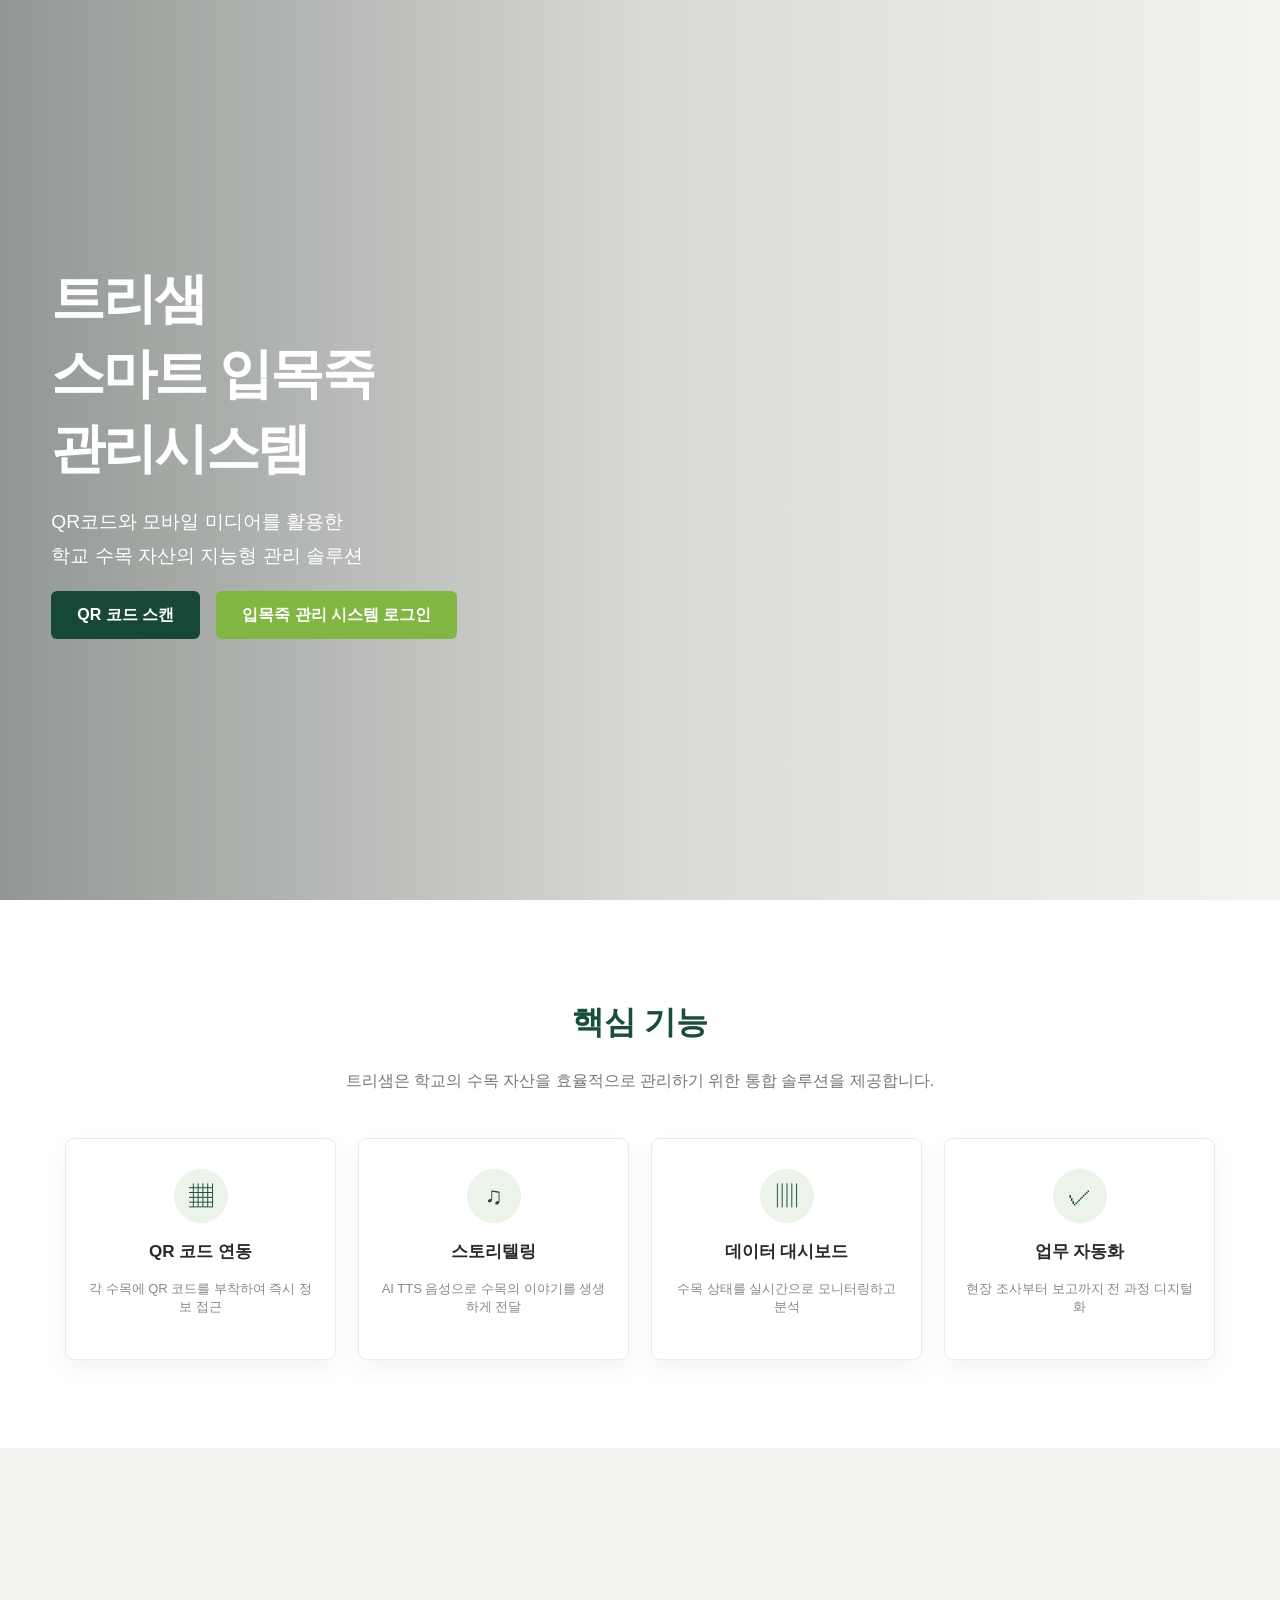
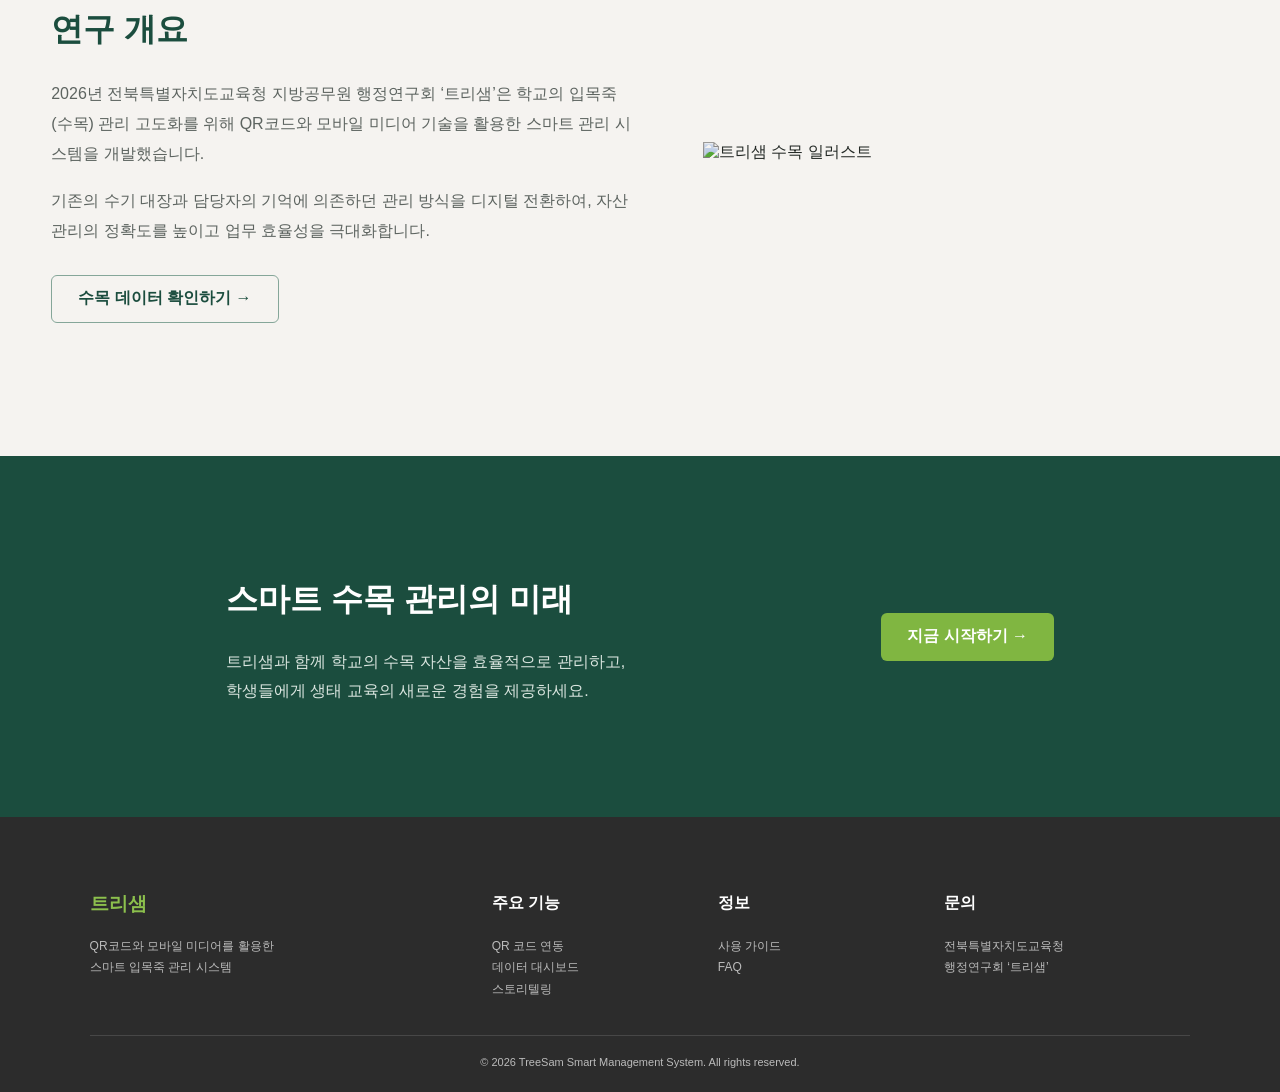
==== index.html @ 494c8e08 "Add TreeSam landing page" ====
<!doctype html><html lang="ko"><head><meta charset="UTF-8"><meta name="viewport" content="width=device-width,initial-scale=1"><title>트리샘 스마트 입목죽 관리 시스템</title><link rel="preconnect" href="https://fonts.googleapis.com"><style>
*{box-sizing:border-box}html{scroll-behavior:smooth}body{margin:0;background:#f5f3f0;color:#252b28;font-family:'Noto Sans KR',Arial,sans-serif}a{text-decoration:none;color:inherit}.hero{position:relative;min-height:100vh;display:flex;align-items:center;background:url('https://d2xsxph8kpxj0f.cloudfront.net/310519663622509132/mCBAxxxLuUCiihESSrasvg/treesam-hero-background-a8Jp3Jy9tE88cgKXYMvBrH.webp') center/cover}.hero:after{content:'';position:absolute;inset:0;background:linear-gradient(90deg,rgba(7,25,18,.42),rgba(7,24,17,.12),transparent)}.wrap{width:min(1248px,92%);margin:auto}.hero .wrap{position:relative;z-index:1;color:#fff}.hero h1{font-size:clamp(42px,4.25vw,62px);line-height:1.38;letter-spacing:-.045em;margin:0}.hero h1 span{display:block}.hero p{font-size:clamp(17px,1.5vw,22px);line-height:1.75}.actions{display:flex;gap:16px;flex-wrap:wrap}.btn{display:inline-flex;min-height:48px;align-items:center;justify-content:center;padding:0 26px;border-radius:6px;background:#174739;color:#fff;font-weight:600}.btn.green{background:#80b641}.features{background:#fff;padding:74px 5vw 88px;text-align:center}h2{color:#1b4d3e;font-size:32px}.lead{color:#777}.grid{width:min(1150px,100%);margin:46px auto 0;display:grid;grid-template-columns:repeat(4,1fr);gap:22px}.card{padding:30px 20px;border:1px solid #e8ebe7;border-radius:9px;box-shadow:0 10px 26px rgba(27,77,62,.055)}.icon{width:54px;height:54px;margin:auto;display:grid;place-items:center;border-radius:50%;background:#ecf3e9;color:#1b4d3e;font-size:24px}.card h3{font-size:17px}.card p{font-size:13px;color:#858a87}.overview{min-height:608px;display:grid;grid-template-columns:1.05fr .95fr;align-items:center;gap:70px}.overview p{line-height:1.9;color:#5d6460}.overview img{width:min(390px,100%);mix-blend-mode:multiply}.outline{margin-top:12px;color:#1b4d3e;background:transparent;border:1px solid #85a699}.future{min-height:361px;background:#1b4d3e;color:#fff;display:flex;align-items:center;justify-content:center;gap:20vw;padding:60px 8vw}.future h2{color:#fff}.future p{line-height:1.8;color:#dbe6e0}footer{background:#2c2c2c;color:#bbb;padding:55px 7vw 24px}.foot{display:grid;grid-template-columns:2fr 1fr 1fr 1.4fr;gap:50px}.foot h3{color:#8cc04d}.foot h4{color:#fff}.foot a,.foot p{display:block;font-size:12px;line-height:1.8}.copy{margin-top:35px;padding-top:20px;border-top:1px solid #474747;text-align:center;font-size:11px}@media(max-width:800px){.grid{grid-template-columns:1fr 1fr}.overview{grid-template-columns:1fr;padding:60px 0}.future{flex-direction:column;align-items:flex-start;gap:30px}.foot{grid-template-columns:1fr 1fr}}@media(max-width:520px){.grid{grid-template-columns:1fr}.hero .wrap{width:calc(100% - 44px)}.actions{flex-direction:column}.btn{width:100%}.foot{grid-template-columns:1fr}}
</style></head><body><section class="hero"><div class="wrap"><h1><span>트리샘</span><span>스마트 입목죽</span><span>관리시스템</span></h1><p>QR코드와 모바일 미디어를 활용한<br>학교 수목 자산의 지능형 관리 솔루션</p><div class="actions"><a class="btn" href="#features">QR 코드 스캔</a><a class="btn green" href="#overview">입목죽 관리 시스템 로그인</a></div></div></section><section class="features" id="features"><h2>핵심 기능</h2><p class="lead">트리샘은 학교의 수목 자산을 효율적으로 관리하기 위한 통합 솔루션을 제공합니다.</p><div class="grid"><article class="card"><div class="icon">▦</div><h3>QR 코드 연동</h3><p>각 수목에 QR 코드를 부착하여 즉시 정보 접근</p></article><article class="card"><div class="icon">♫</div><h3>스토리텔링</h3><p>AI TTS 음성으로 수목의 이야기를 생생하게 전달</p></article><article class="card"><div class="icon">▥</div><h3>데이터 대시보드</h3><p>수목 상태를 실시간으로 모니터링하고 분석</p></article><article class="card"><div class="icon">✓</div><h3>업무 자동화</h3><p>현장 조사부터 보고까지 전 과정 디지털화</p></article></div></section><section class="overview wrap" id="overview"><div><h2>연구 개요</h2><p>2026년 전북특별자치도교육청 지방공무원 행정연구회 ‘트리샘’은 학교의 입목죽(수목) 관리 고도화를 위해 QR코드와 모바일 미디어 기술을 활용한 스마트 관리 시스템을 개발했습니다.</p><p>기존의 수기 대장과 담당자의 기억에 의존하던 관리 방식을 디지털 전환하여, 자산 관리의 정확도를 높이고 업무 효율성을 극대화합니다.</p><a class="btn outline" href="#future">수목 데이터 확인하기 →</a></div><img src="https://d2xsxph8kpxj0f.cloudfront.net/310519663622509132/mCBAxxxLuUCiihESSrasvg/treesam-tree-illustration-7nCGzhiS8U4TV4LSiSWsNH.webp" alt="트리샘 수목 일러스트"></section><section class="future" id="future"><div><h2>스마트 수목 관리의 미래</h2><p>트리샘과 함께 학교의 수목 자산을 효율적으로 관리하고,<br>학생들에게 생태 교육의 새로운 경험을 제공하세요.</p></div><a class="btn green" href="#">지금 시작하기 →</a></section><footer><div class="foot"><div><h3>트리샘</h3><p>QR코드와 모바일 미디어를 활용한<br>스마트 입목죽 관리 시스템</p></div><div><h4>주요 기능</h4><a href="#features">QR 코드 연동</a><a href="#features">데이터 대시보드</a><a href="#features">스토리텔링</a></div><div><h4>정보</h4><a href="#overview">사용 가이드</a><a href="#overview">FAQ</a></div><div><h4>문의</h4><p>전북특별자치도교육청<br>행정연구회 ‘트리샘’</p></div></div><div class="copy">© 2026 TreeSam Smart Management System. All rights reserved.</div></footer></body></html>
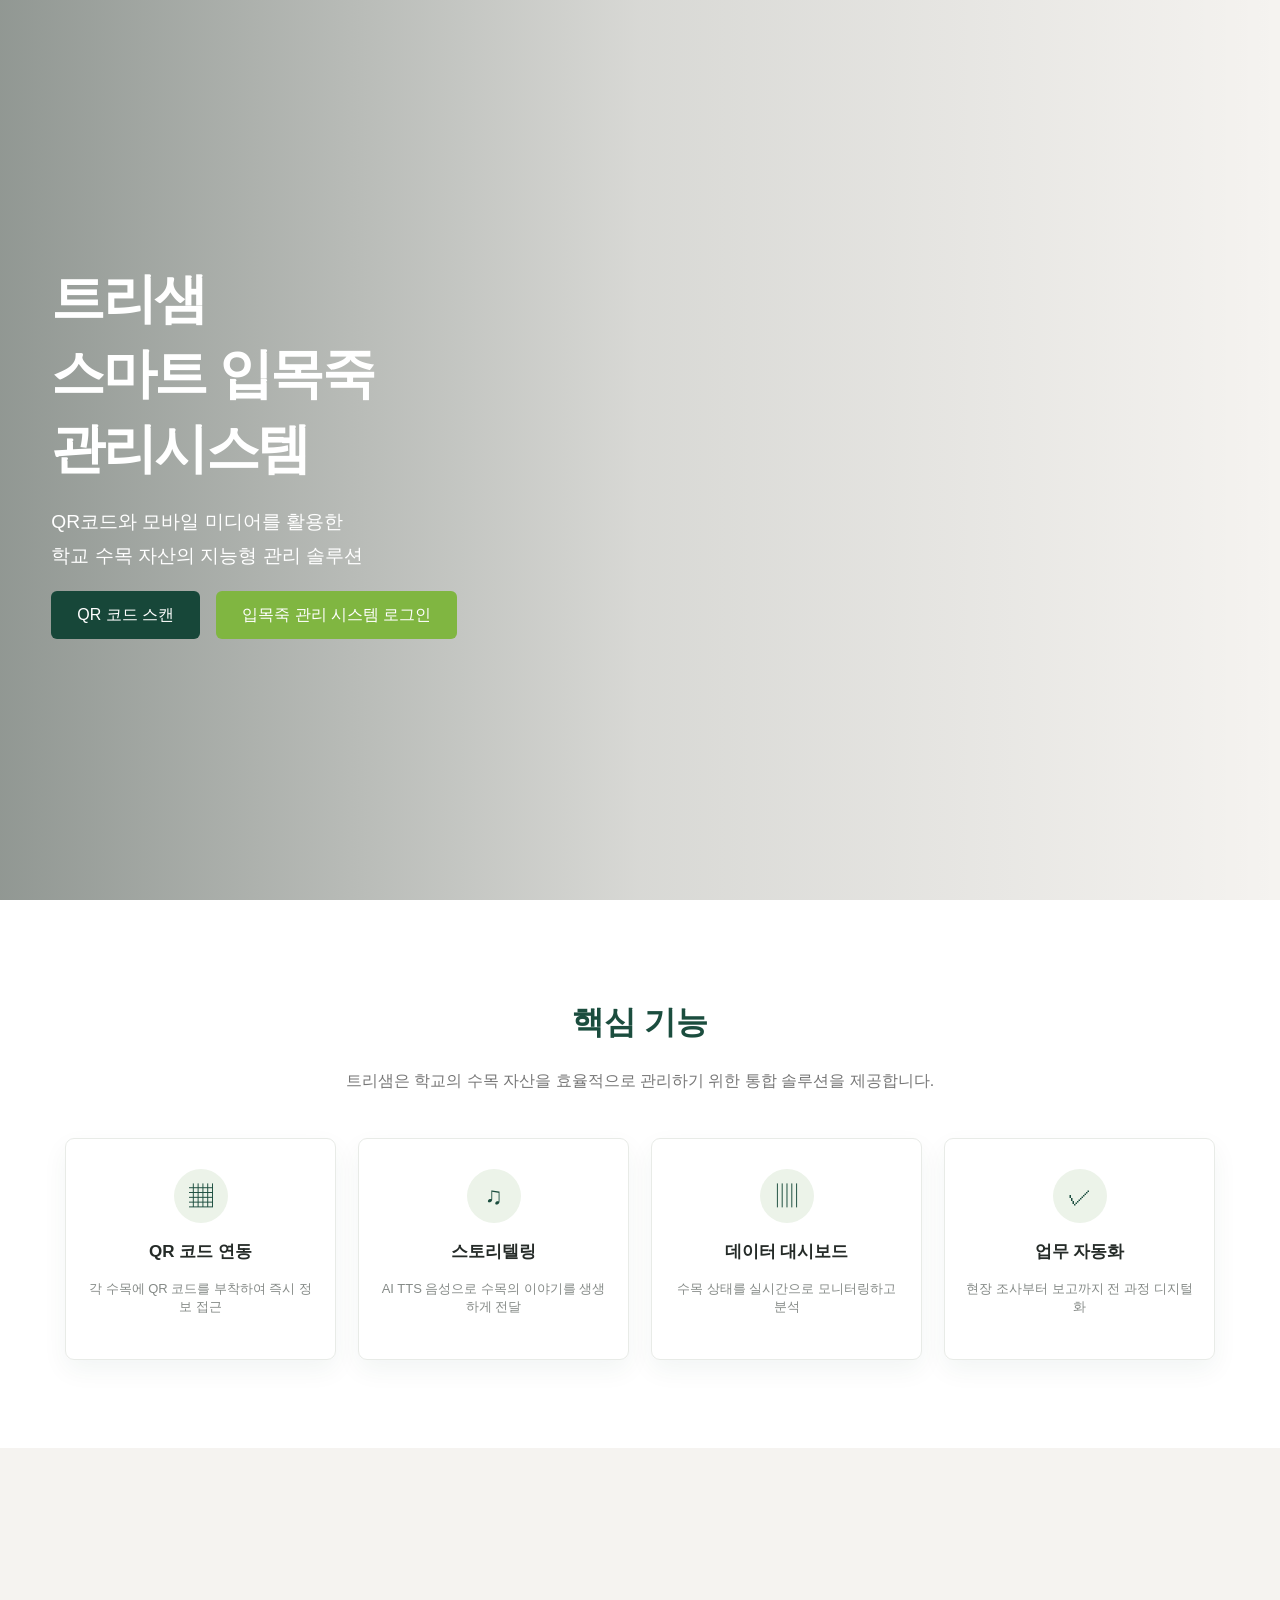
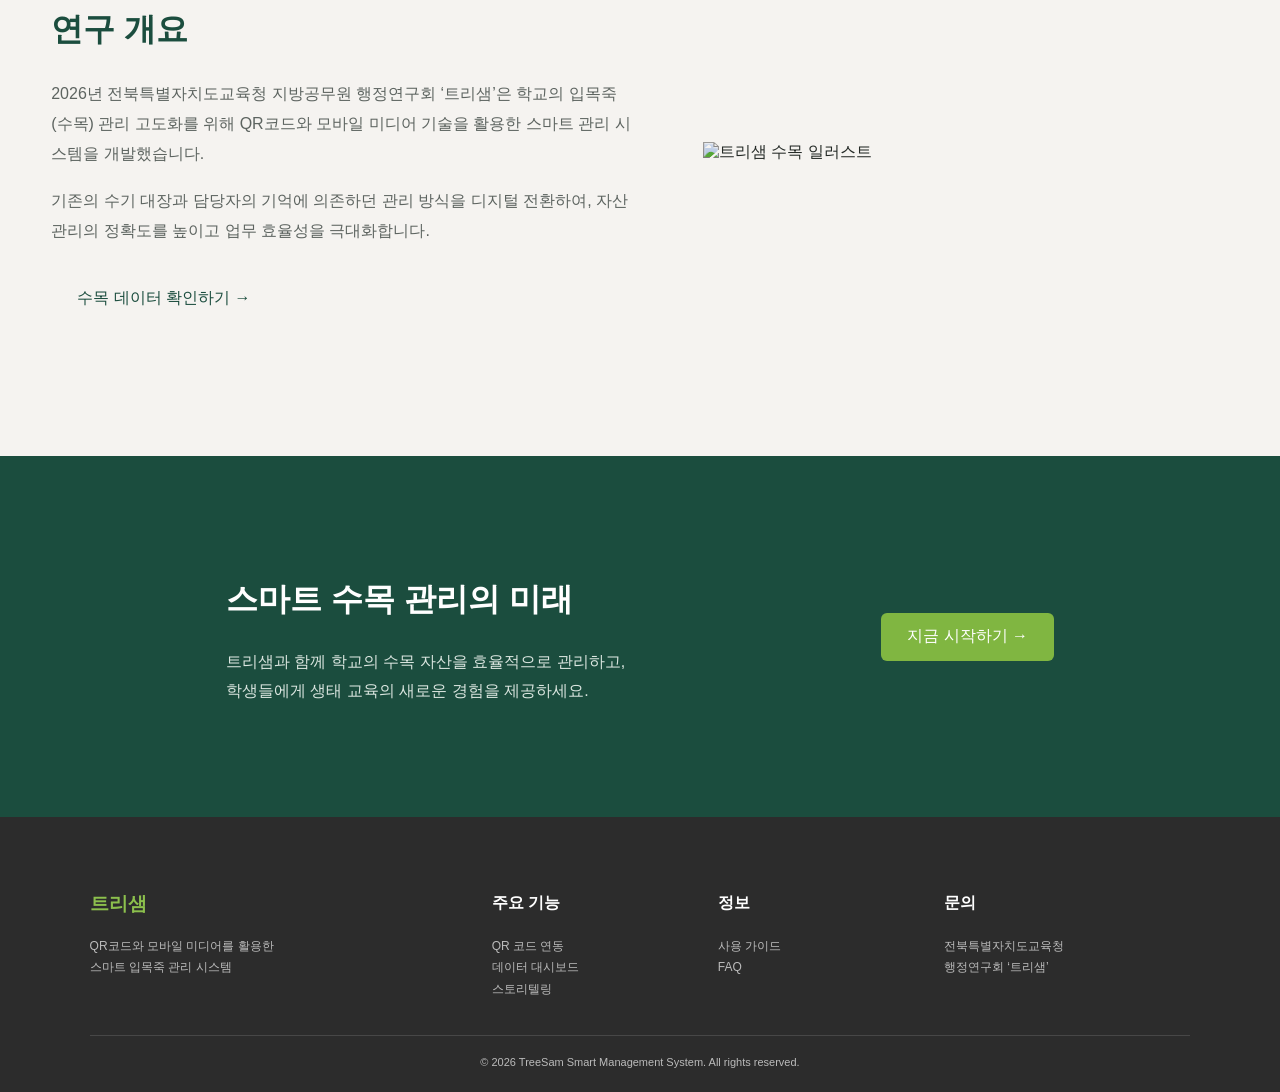
==== commit e40a9da2: "모바일 QR 코드 스캔 기능 추가" ====
--- a/index.html
+++ b/index.html
@@ -1,3 +1,84 @@
 <!doctype html><html lang="ko"><head><meta charset="UTF-8"><meta name="viewport" content="width=device-width,initial-scale=1"><title>트리샘 스마트 입목죽 관리 시스템</title><link rel="preconnect" href="https://fonts.googleapis.com"><style>
 *{box-sizing:border-box}html{scroll-behavior:smooth}body{margin:0;background:#f5f3f0;color:#252b28;font-family:'Noto Sans KR',Arial,sans-serif}a{text-decoration:none;color:inherit}.hero{position:relative;min-height:100vh;display:flex;align-items:center;background:url('https://d2xsxph8kpxj0f.cloudfront.net/310519663622509132/mCBAxxxLuUCiihESSrasvg/treesam-hero-background-a8Jp3Jy9tE88cgKXYMvBrH.webp') center/cover}.hero:after{content:'';position:absolute;inset:0;background:linear-gradient(90deg,rgba(7,25,18,.42),rgba(7,24,17,.12),transparent)}.wrap{width:min(1248px,92%);margin:auto}.hero .wrap{position:relative;z-index:1;color:#fff}.hero h1{font-size:clamp(42px,4.25vw,62px);line-height:1.38;letter-spacing:-.045em;margin:0}.hero h1 span{display:block}.hero p{font-size:clamp(17px,1.5vw,22px);line-height:1.75}.actions{display:flex;gap:16px;flex-wrap:wrap}.btn{display:inline-flex;min-height:48px;align-items:center;justify-content:center;padding:0 26px;border-radius:6px;background:#174739;color:#fff;font-weight:600}.btn.green{background:#80b641}.features{background:#fff;padding:74px 5vw 88px;text-align:center}h2{color:#1b4d3e;font-size:32px}.lead{color:#777}.grid{width:min(1150px,100%);margin:46px auto 0;display:grid;grid-template-columns:repeat(4,1fr);gap:22px}.card{padding:30px 20px;border:1px solid #e8ebe7;border-radius:9px;box-shadow:0 10px 26px rgba(27,77,62,.055)}.icon{width:54px;height:54px;margin:auto;display:grid;place-items:center;border-radius:50%;background:#ecf3e9;color:#1b4d3e;font-size:24px}.card h3{font-size:17px}.card p{font-size:13px;color:#858a87}.overview{min-height:608px;display:grid;grid-template-columns:1.05fr .95fr;align-items:center;gap:70px}.overview p{line-height:1.9;color:#5d6460}.overview img{width:min(390px,100%);mix-blend-mode:multiply}.outline{margin-top:12px;color:#1b4d3e;background:transparent;border:1px solid #85a699}.future{min-height:361px;background:#1b4d3e;color:#fff;display:flex;align-items:center;justify-content:center;gap:20vw;padding:60px 8vw}.future h2{color:#fff}.future p{line-height:1.8;color:#dbe6e0}footer{background:#2c2c2c;color:#bbb;padding:55px 7vw 24px}.foot{display:grid;grid-template-columns:2fr 1fr 1fr 1.4fr;gap:50px}.foot h3{color:#8cc04d}.foot h4{color:#fff}.foot a,.foot p{display:block;font-size:12px;line-height:1.8}.copy{margin-top:35px;padding-top:20px;border-top:1px solid #474747;text-align:center;font-size:11px}@media(max-width:800px){.grid{grid-template-columns:1fr 1fr}.overview{grid-template-columns:1fr;padding:60px 0}.future{flex-direction:column;align-items:flex-start;gap:30px}.foot{grid-template-columns:1fr 1fr}}@media(max-width:520px){.grid{grid-template-columns:1fr}.hero .wrap{width:calc(100% - 44px)}.actions{flex-direction:column}.btn{width:100%}.foot{grid-template-columns:1fr}}
-</style></head><body><section class="hero"><div class="wrap"><h1><span>트리샘</span><span>스마트 입목죽</span><span>관리시스템</span></h1><p>QR코드와 모바일 미디어를 활용한<br>학교 수목 자산의 지능형 관리 솔루션</p><div class="actions"><a class="btn" href="#features">QR 코드 스캔</a><a class="btn green" href="#overview">입목죽 관리 시스템 로그인</a></div></div></section><section class="features" id="features"><h2>핵심 기능</h2><p class="lead">트리샘은 학교의 수목 자산을 효율적으로 관리하기 위한 통합 솔루션을 제공합니다.</p><div class="grid"><article class="card"><div class="icon">▦</div><h3>QR 코드 연동</h3><p>각 수목에 QR 코드를 부착하여 즉시 정보 접근</p></article><article class="card"><div class="icon">♫</div><h3>스토리텔링</h3><p>AI TTS 음성으로 수목의 이야기를 생생하게 전달</p></article><article class="card"><div class="icon">▥</div><h3>데이터 대시보드</h3><p>수목 상태를 실시간으로 모니터링하고 분석</p></article><article class="card"><div class="icon">✓</div><h3>업무 자동화</h3><p>현장 조사부터 보고까지 전 과정 디지털화</p></article></div></section><section class="overview wrap" id="overview"><div><h2>연구 개요</h2><p>2026년 전북특별자치도교육청 지방공무원 행정연구회 ‘트리샘’은 학교의 입목죽(수목) 관리 고도화를 위해 QR코드와 모바일 미디어 기술을 활용한 스마트 관리 시스템을 개발했습니다.</p><p>기존의 수기 대장과 담당자의 기억에 의존하던 관리 방식을 디지털 전환하여, 자산 관리의 정확도를 높이고 업무 효율성을 극대화합니다.</p><a class="btn outline" href="#future">수목 데이터 확인하기 →</a></div><img src="https://d2xsxph8kpxj0f.cloudfront.net/310519663622509132/mCBAxxxLuUCiihESSrasvg/treesam-tree-illustration-7nCGzhiS8U4TV4LSiSWsNH.webp" alt="트리샘 수목 일러스트"></section><section class="future" id="future"><div><h2>스마트 수목 관리의 미래</h2><p>트리샘과 함께 학교의 수목 자산을 효율적으로 관리하고,<br>학생들에게 생태 교육의 새로운 경험을 제공하세요.</p></div><a class="btn green" href="#">지금 시작하기 →</a></section><footer><div class="foot"><div><h3>트리샘</h3><p>QR코드와 모바일 미디어를 활용한<br>스마트 입목죽 관리 시스템</p></div><div><h4>주요 기능</h4><a href="#features">QR 코드 연동</a><a href="#features">데이터 대시보드</a><a href="#features">스토리텔링</a></div><div><h4>정보</h4><a href="#overview">사용 가이드</a><a href="#overview">FAQ</a></div><div><h4>문의</h4><p>전북특별자치도교육청<br>행정연구회 ‘트리샘’</p></div></div><div class="copy">© 2026 TreeSam Smart Management System. All rights reserved.</div></footer></body></html>
+.btn{border:0;cursor:pointer;font:inherit}.qr-modal{position:fixed;inset:0;z-index:9999;display:none;align-items:center;justify-content:center;padding:20px;background:rgba(6,22,16,.82)}.qr-modal.open{display:flex}.qr-panel{position:relative;width:min(440px,100%);padding:22px;border-radius:16px;background:#fff;color:#252b28;box-shadow:0 24px 70px rgba(0,0,0,.35)}.qr-panel h2{margin:0 40px 8px 0;font-size:23px}.qr-panel p{margin:0 0 16px;color:#5d6460;font-size:14px;line-height:1.6}.qr-close{position:absolute;top:14px;right:14px;width:38px;height:38px;border:0;border-radius:50%;background:#edf2ef;color:#174739;font-size:24px;line-height:1;cursor:pointer}.qr-reader{overflow:hidden;width:100%;min-height:280px;border-radius:10px;background:#101714}.qr-status{min-height:24px;margin-top:12px!important;text-align:center;color:#174739!important;font-weight:600}.qr-result{overflow-wrap:anywhere}
+</style></head><body><section class="hero"><div class="wrap"><h1><span>트리샘</span><span>스마트 입목죽</span><span>관리시스템</span></h1><p>QR코드와 모바일 미디어를 활용한<br>학교 수목 자산의 지능형 관리 솔루션</p><div class="actions"><button class="btn" id="qrScanButton" type="button">QR 코드 스캔</button><a class="btn green" href="dashboard/">입목죽 관리 시스템 로그인</a></div></div></section><section class="features" id="features"><h2>핵심 기능</h2><p class="lead">트리샘은 학교의 수목 자산을 효율적으로 관리하기 위한 통합 솔루션을 제공합니다.</p><div class="grid"><article class="card"><div class="icon">▦</div><h3>QR 코드 연동</h3><p>각 수목에 QR 코드를 부착하여 즉시 정보 접근</p></article><article class="card"><div class="icon">♫</div><h3>스토리텔링</h3><p>AI TTS 음성으로 수목의 이야기를 생생하게 전달</p></article><article class="card"><div class="icon">▥</div><h3>데이터 대시보드</h3><p>수목 상태를 실시간으로 모니터링하고 분석</p></article><article class="card"><div class="icon">✓</div><h3>업무 자동화</h3><p>현장 조사부터 보고까지 전 과정 디지털화</p></article></div></section><section class="overview wrap" id="overview"><div><h2>연구 개요</h2><p>2026년 전북특별자치도교육청 지방공무원 행정연구회 ‘트리샘’은 학교의 입목죽(수목) 관리 고도화를 위해 QR코드와 모바일 미디어 기술을 활용한 스마트 관리 시스템을 개발했습니다.</p><p>기존의 수기 대장과 담당자의 기억에 의존하던 관리 방식을 디지털 전환하여, 자산 관리의 정확도를 높이고 업무 효율성을 극대화합니다.</p><a class="btn outline" href="dashboard/">수목 데이터 확인하기 →</a></div><img src="https://d2xsxph8kpxj0f.cloudfront.net/310519663622509132/mCBAxxxLuUCiihESSrasvg/treesam-tree-illustration-7nCGzhiS8U4TV4LSiSWsNH.webp" alt="트리샘 수목 일러스트"></section><section class="future" id="future"><div><h2>스마트 수목 관리의 미래</h2><p>트리샘과 함께 학교의 수목 자산을 효율적으로 관리하고,<br>학생들에게 생태 교육의 새로운 경험을 제공하세요.</p></div><a class="btn green" href="dashboard/">지금 시작하기 →</a></section><footer><div class="foot"><div><h3>트리샘</h3><p>QR코드와 모바일 미디어를 활용한<br>스마트 입목죽 관리 시스템</p></div><div><h4>주요 기능</h4><a href="#features">QR 코드 연동</a><a href="#features">데이터 대시보드</a><a href="#features">스토리텔링</a></div><div><h4>정보</h4><a href="#overview">사용 가이드</a><a href="#overview">FAQ</a></div><div><h4>문의</h4><p>전북특별자치도교육청<br>행정연구회 ‘트리샘’</p></div></div><div class="copy">© 2026 TreeSam Smart Management System. All rights reserved.</div></footer><div class="qr-modal" id="qrModal" role="dialog" aria-modal="true" aria-labelledby="qrTitle"><div class="qr-panel"><button class="qr-close" id="qrCloseButton" type="button" aria-label="QR 스캐너 닫기">×</button><h2 id="qrTitle">QR 코드 스캔</h2><p>카메라를 수목의 QR 코드에 맞춰 주세요.</p><div class="qr-reader" id="qrReader"></div><p class="qr-status" id="qrStatus">카메라를 준비하고 있습니다.</p><p class="qr-result" id="qrResult" hidden></p></div></div><script src="https://unpkg.com/html5-qrcode@2.3.8/html5-qrcode.min.js"></script><script>
+(function(){
+  const button=document.getElementById('qrScanButton');
+  const modal=document.getElementById('qrModal');
+  const closeButton=document.getElementById('qrCloseButton');
+  const status=document.getElementById('qrStatus');
+  const result=document.getElementById('qrResult');
+  const isSmartphone=/Android.*Mobile|iPhone|iPod|Windows Phone/i.test(navigator.userAgent);
+  let scanner=null;
+  let active=false;
+  let opening=false;
+
+  async function stopScanner(){
+    active=false;
+    if(scanner){
+      try{if(scanner.isScanning){await scanner.stop();}}catch(e){}
+      try{scanner.clear();}catch(e){}
+      scanner=null;
+    }
+    document.getElementById('qrReader').innerHTML='';
+  }
+
+  async function closeScanner(){
+    modal.classList.remove('open');
+    document.body.style.overflow='';
+    await stopScanner();
+  }
+
+  async function openScanner(){
+    modal.classList.add('open');
+    document.body.style.overflow='hidden';
+    result.hidden=true;
+    result.textContent='';
+    status.textContent='카메라를 준비하고 있습니다.';
+    if(typeof Html5Qrcode==='undefined'){
+      status.textContent='스캐너를 불러오지 못했습니다. 인터넷 연결을 확인해 주세요.';
+      return;
+    }
+    opening=true;
+    scanner=new Html5Qrcode('qrReader');
+    try{
+      await scanner.start(
+        {facingMode:'environment'},
+        {fps:10,qrbox:function(w,h){const size=Math.max(180,Math.min(280,Math.floor(Math.min(w,h)*0.72)));return {width:size,height:size};}},
+        async function(decodedText){
+          if(!active)return;
+          active=false;
+          status.textContent='QR 코드를 인식했습니다.';
+          try{await scanner.stop();}catch(e){}
+          if(/^https?:\/\//i.test(decodedText)){
+            window.location.href=decodedText;
+          }else{
+            result.textContent=decodedText;
+            result.hidden=false;
+          }
+        },
+        function(){}
+      );
+      opening=false;
+      if(!modal.classList.contains('open')){
+        await stopScanner();
+        return;
+      }
+      active=true;
+      status.textContent='QR 코드를 화면 중앙에 맞춰 주세요.';
+    }catch(e){
+      opening=false;
+      active=false;
+      status.textContent='카메라를 열 수 없습니다. 브라우저의 카메라 권한을 허용해 주세요.';
+    }
+  }
+
+  button.addEventListener('click',function(){
+    if(!isSmartphone)return;
+    openScanner();
+  });
+  closeButton.addEventListener('click',closeScanner);
+  modal.addEventListener('click',function(e){if(e.target===modal)closeScanner();});
+  document.addEventListener('keydown',function(e){if(e.key==='Escape'&&modal.classList.contains('open'))closeScanner();});
+})();
+</script></body></html>
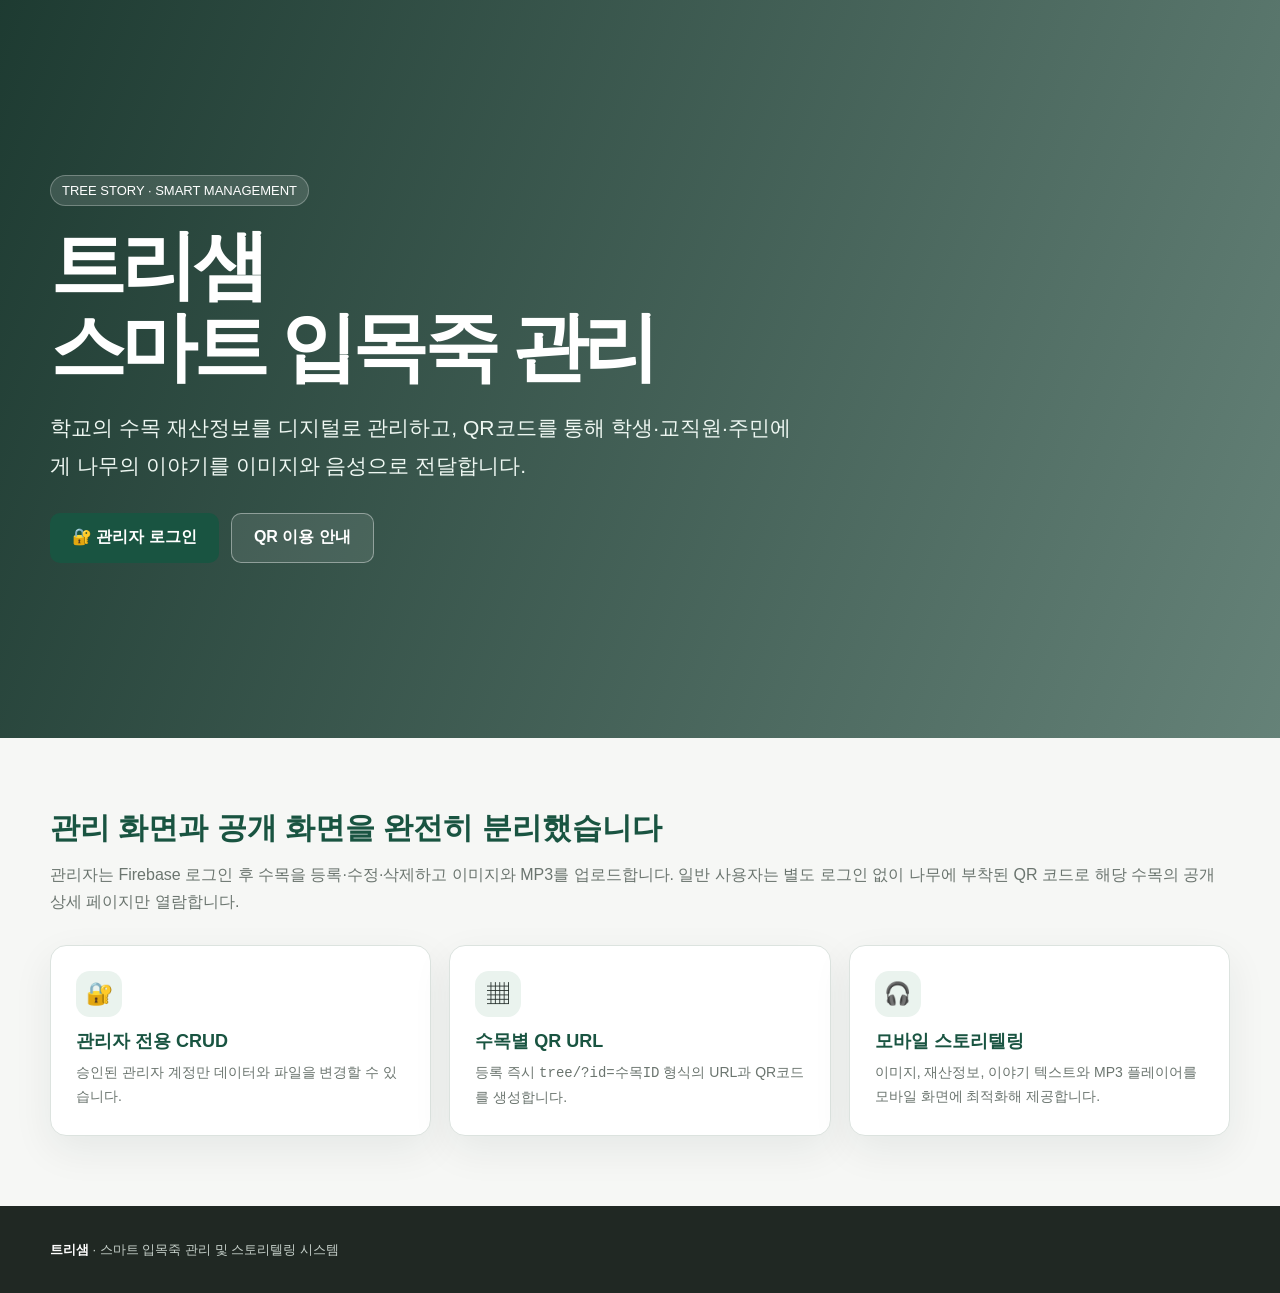
==== commit d7acf4c1: "Firebase 기반 수목 관리 및 QR 스토리텔링 시스템 구현" ====
--- a/index.html
+++ b/index.html
@@ -1,84 +1,5 @@
-<!doctype html><html lang="ko"><head><meta charset="UTF-8"><meta name="viewport" content="width=device-width,initial-scale=1"><title>트리샘 스마트 입목죽 관리 시스템</title><link rel="preconnect" href="https://fonts.googleapis.com"><style>
-*{box-sizing:border-box}html{scroll-behavior:smooth}body{margin:0;background:#f5f3f0;color:#252b28;font-family:'Noto Sans KR',Arial,sans-serif}a{text-decoration:none;color:inherit}.hero{position:relative;min-height:100vh;display:flex;align-items:center;background:url('https://d2xsxph8kpxj0f.cloudfront.net/310519663622509132/mCBAxxxLuUCiihESSrasvg/treesam-hero-background-a8Jp3Jy9tE88cgKXYMvBrH.webp') center/cover}.hero:after{content:'';position:absolute;inset:0;background:linear-gradient(90deg,rgba(7,25,18,.42),rgba(7,24,17,.12),transparent)}.wrap{width:min(1248px,92%);margin:auto}.hero .wrap{position:relative;z-index:1;color:#fff}.hero h1{font-size:clamp(42px,4.25vw,62px);line-height:1.38;letter-spacing:-.045em;margin:0}.hero h1 span{display:block}.hero p{font-size:clamp(17px,1.5vw,22px);line-height:1.75}.actions{display:flex;gap:16px;flex-wrap:wrap}.btn{display:inline-flex;min-height:48px;align-items:center;justify-content:center;padding:0 26px;border-radius:6px;background:#174739;color:#fff;font-weight:600}.btn.green{background:#80b641}.features{background:#fff;padding:74px 5vw 88px;text-align:center}h2{color:#1b4d3e;font-size:32px}.lead{color:#777}.grid{width:min(1150px,100%);margin:46px auto 0;display:grid;grid-template-columns:repeat(4,1fr);gap:22px}.card{padding:30px 20px;border:1px solid #e8ebe7;border-radius:9px;box-shadow:0 10px 26px rgba(27,77,62,.055)}.icon{width:54px;height:54px;margin:auto;display:grid;place-items:center;border-radius:50%;background:#ecf3e9;color:#1b4d3e;font-size:24px}.card h3{font-size:17px}.card p{font-size:13px;color:#858a87}.overview{min-height:608px;display:grid;grid-template-columns:1.05fr .95fr;align-items:center;gap:70px}.overview p{line-height:1.9;color:#5d6460}.overview img{width:min(390px,100%);mix-blend-mode:multiply}.outline{margin-top:12px;color:#1b4d3e;background:transparent;border:1px solid #85a699}.future{min-height:361px;background:#1b4d3e;color:#fff;display:flex;align-items:center;justify-content:center;gap:20vw;padding:60px 8vw}.future h2{color:#fff}.future p{line-height:1.8;color:#dbe6e0}footer{background:#2c2c2c;color:#bbb;padding:55px 7vw 24px}.foot{display:grid;grid-template-columns:2fr 1fr 1fr 1.4fr;gap:50px}.foot h3{color:#8cc04d}.foot h4{color:#fff}.foot a,.foot p{display:block;font-size:12px;line-height:1.8}.copy{margin-top:35px;padding-top:20px;border-top:1px solid #474747;text-align:center;font-size:11px}@media(max-width:800px){.grid{grid-template-columns:1fr 1fr}.overview{grid-template-columns:1fr;padding:60px 0}.future{flex-direction:column;align-items:flex-start;gap:30px}.foot{grid-template-columns:1fr 1fr}}@media(max-width:520px){.grid{grid-template-columns:1fr}.hero .wrap{width:calc(100% - 44px)}.actions{flex-direction:column}.btn{width:100%}.foot{grid-template-columns:1fr}}
-.btn{border:0;cursor:pointer;font:inherit}.qr-modal{position:fixed;inset:0;z-index:9999;display:none;align-items:center;justify-content:center;padding:20px;background:rgba(6,22,16,.82)}.qr-modal.open{display:flex}.qr-panel{position:relative;width:min(440px,100%);padding:22px;border-radius:16px;background:#fff;color:#252b28;box-shadow:0 24px 70px rgba(0,0,0,.35)}.qr-panel h2{margin:0 40px 8px 0;font-size:23px}.qr-panel p{margin:0 0 16px;color:#5d6460;font-size:14px;line-height:1.6}.qr-close{position:absolute;top:14px;right:14px;width:38px;height:38px;border:0;border-radius:50%;background:#edf2ef;color:#174739;font-size:24px;line-height:1;cursor:pointer}.qr-reader{overflow:hidden;width:100%;min-height:280px;border-radius:10px;background:#101714}.qr-status{min-height:24px;margin-top:12px!important;text-align:center;color:#174739!important;font-weight:600}.qr-result{overflow-wrap:anywhere}
-</style></head><body><section class="hero"><div class="wrap"><h1><span>트리샘</span><span>스마트 입목죽</span><span>관리시스템</span></h1><p>QR코드와 모바일 미디어를 활용한<br>학교 수목 자산의 지능형 관리 솔루션</p><div class="actions"><button class="btn" id="qrScanButton" type="button">QR 코드 스캔</button><a class="btn green" href="dashboard/">입목죽 관리 시스템 로그인</a></div></div></section><section class="features" id="features"><h2>핵심 기능</h2><p class="lead">트리샘은 학교의 수목 자산을 효율적으로 관리하기 위한 통합 솔루션을 제공합니다.</p><div class="grid"><article class="card"><div class="icon">▦</div><h3>QR 코드 연동</h3><p>각 수목에 QR 코드를 부착하여 즉시 정보 접근</p></article><article class="card"><div class="icon">♫</div><h3>스토리텔링</h3><p>AI TTS 음성으로 수목의 이야기를 생생하게 전달</p></article><article class="card"><div class="icon">▥</div><h3>데이터 대시보드</h3><p>수목 상태를 실시간으로 모니터링하고 분석</p></article><article class="card"><div class="icon">✓</div><h3>업무 자동화</h3><p>현장 조사부터 보고까지 전 과정 디지털화</p></article></div></section><section class="overview wrap" id="overview"><div><h2>연구 개요</h2><p>2026년 전북특별자치도교육청 지방공무원 행정연구회 ‘트리샘’은 학교의 입목죽(수목) 관리 고도화를 위해 QR코드와 모바일 미디어 기술을 활용한 스마트 관리 시스템을 개발했습니다.</p><p>기존의 수기 대장과 담당자의 기억에 의존하던 관리 방식을 디지털 전환하여, 자산 관리의 정확도를 높이고 업무 효율성을 극대화합니다.</p><a class="btn outline" href="dashboard/">수목 데이터 확인하기 →</a></div><img src="https://d2xsxph8kpxj0f.cloudfront.net/310519663622509132/mCBAxxxLuUCiihESSrasvg/treesam-tree-illustration-7nCGzhiS8U4TV4LSiSWsNH.webp" alt="트리샘 수목 일러스트"></section><section class="future" id="future"><div><h2>스마트 수목 관리의 미래</h2><p>트리샘과 함께 학교의 수목 자산을 효율적으로 관리하고,<br>학생들에게 생태 교육의 새로운 경험을 제공하세요.</p></div><a class="btn green" href="dashboard/">지금 시작하기 →</a></section><footer><div class="foot"><div><h3>트리샘</h3><p>QR코드와 모바일 미디어를 활용한<br>스마트 입목죽 관리 시스템</p></div><div><h4>주요 기능</h4><a href="#features">QR 코드 연동</a><a href="#features">데이터 대시보드</a><a href="#features">스토리텔링</a></div><div><h4>정보</h4><a href="#overview">사용 가이드</a><a href="#overview">FAQ</a></div><div><h4>문의</h4><p>전북특별자치도교육청<br>행정연구회 ‘트리샘’</p></div></div><div class="copy">© 2026 TreeSam Smart Management System. All rights reserved.</div></footer><div class="qr-modal" id="qrModal" role="dialog" aria-modal="true" aria-labelledby="qrTitle"><div class="qr-panel"><button class="qr-close" id="qrCloseButton" type="button" aria-label="QR 스캐너 닫기">×</button><h2 id="qrTitle">QR 코드 스캔</h2><p>카메라를 수목의 QR 코드에 맞춰 주세요.</p><div class="qr-reader" id="qrReader"></div><p class="qr-status" id="qrStatus">카메라를 준비하고 있습니다.</p><p class="qr-result" id="qrResult" hidden></p></div></div><script src="https://unpkg.com/html5-qrcode@2.3.8/html5-qrcode.min.js"></script><script>
-(function(){
-  const button=document.getElementById('qrScanButton');
-  const modal=document.getElementById('qrModal');
-  const closeButton=document.getElementById('qrCloseButton');
-  const status=document.getElementById('qrStatus');
-  const result=document.getElementById('qrResult');
-  const isSmartphone=/Android.*Mobile|iPhone|iPod|Windows Phone/i.test(navigator.userAgent);
-  let scanner=null;
-  let active=false;
-  let opening=false;
-
-  async function stopScanner(){
-    active=false;
-    if(scanner){
-      try{if(scanner.isScanning){await scanner.stop();}}catch(e){}
-      try{scanner.clear();}catch(e){}
-      scanner=null;
-    }
-    document.getElementById('qrReader').innerHTML='';
-  }
-
-  async function closeScanner(){
-    modal.classList.remove('open');
-    document.body.style.overflow='';
-    await stopScanner();
-  }
-
-  async function openScanner(){
-    modal.classList.add('open');
-    document.body.style.overflow='hidden';
-    result.hidden=true;
-    result.textContent='';
-    status.textContent='카메라를 준비하고 있습니다.';
-    if(typeof Html5Qrcode==='undefined'){
-      status.textContent='스캐너를 불러오지 못했습니다. 인터넷 연결을 확인해 주세요.';
-      return;
-    }
-    opening=true;
-    scanner=new Html5Qrcode('qrReader');
-    try{
-      await scanner.start(
-        {facingMode:'environment'},
-        {fps:10,qrbox:function(w,h){const size=Math.max(180,Math.min(280,Math.floor(Math.min(w,h)*0.72)));return {width:size,height:size};}},
-        async function(decodedText){
-          if(!active)return;
-          active=false;
-          status.textContent='QR 코드를 인식했습니다.';
-          try{await scanner.stop();}catch(e){}
-          if(/^https?:\/\//i.test(decodedText)){
-            window.location.href=decodedText;
-          }else{
-            result.textContent=decodedText;
-            result.hidden=false;
-          }
-        },
-        function(){}
-      );
-      opening=false;
-      if(!modal.classList.contains('open')){
-        await stopScanner();
-        return;
-      }
-      active=true;
-      status.textContent='QR 코드를 화면 중앙에 맞춰 주세요.';
-    }catch(e){
-      opening=false;
-      active=false;
-      status.textContent='카메라를 열 수 없습니다. 브라우저의 카메라 권한을 허용해 주세요.';
-    }
-  }
-
-  button.addEventListener('click',function(){
-    if(!isSmartphone)return;
-    openScanner();
-  });
-  closeButton.addEventListener('click',closeScanner);
-  modal.addEventListener('click',function(e){if(e.target===modal)closeScanner();});
-  document.addEventListener('keydown',function(e){if(e.key==='Escape'&&modal.classList.contains('open'))closeScanner();});
-})();
-</script></body></html>
+<!doctype html><html lang="ko"><head><meta charset="utf-8"><meta name="viewport" content="width=device-width,initial-scale=1"><meta name="theme-color" content="#123f32"><title>트리샘 스마트 입목죽 관리 시스템</title><link rel="stylesheet" href="css/app.css"></head><body>
+<section class="hero"><div class="container"><div class="hero-card"><span class="eyebrow">TREE STORY · SMART MANAGEMENT</span><h1>트리샘<br>스마트 입목죽 관리</h1><p>학교의 수목 재산정보를 디지털로 관리하고, QR코드를 통해 학생·교직원·주민에게 나무의 이야기를 이미지와 음성으로 전달합니다.</p><div class="hero-actions"><a class="btn" href="login/">🔐 관리자 로그인</a><a class="btn ghost" href="#how">QR 이용 안내</a></div></div></div></section>
+<section class="section" id="how"><div class="container"><h2>관리 화면과 공개 화면을 완전히 분리했습니다</h2><p class="section-lead">관리자는 Firebase 로그인 후 수목을 등록·수정·삭제하고 이미지와 MP3를 업로드합니다. 일반 사용자는 별도 로그인 없이 나무에 부착된 QR 코드로 해당 수목의 공개 상세 페이지만 열람합니다.</p><div class="feature-grid"><article class="feature-card"><div class="feature-icon">🔐</div><b>관리자 전용 CRUD</b><p>승인된 관리자 계정만 데이터와 파일을 변경할 수 있습니다.</p></article><article class="feature-card"><div class="feature-icon">▦</div><b>수목별 QR URL</b><p>등록 즉시 <code>tree/?id=수목ID</code> 형식의 URL과 QR코드를 생성합니다.</p></article><article class="feature-card"><div class="feature-icon">🎧</div><b>모바일 스토리텔링</b><p>이미지, 재산정보, 이야기 텍스트와 MP3 플레이어를 모바일 화면에 최적화해 제공합니다.</p></article></div></div></section>
+<footer class="footer"><div class="container"><strong>트리샘</strong> · 스마트 입목죽 관리 및 스토리텔링 시스템</div></footer>
+</body></html>
--- a/css/app.css
+++ b/css/app.css
@@ -0,0 +1,7 @@
+:root{--green:#195441;--dark:#0b2d24;--muted:#6b756f;--line:#dce3df;--bg:#f6f7f5;--danger:#b42323}*{box-sizing:border-box}html{scroll-behavior:smooth}body{margin:0;font-family:Arial,'Noto Sans KR',sans-serif;color:#27312d;background:var(--bg)}a{text-decoration:none;color:inherit}button,input,textarea,select{font:inherit}button{cursor:pointer}.container{width:min(1180px,calc(100% - 32px));margin:auto}.hidden{display:none!important}.muted{color:var(--muted)}.panel,.feature-card{background:#fff;border:1px solid var(--line);border-radius:16px;box-shadow:0 14px 40px #0b2d2412}.btn{min-height:42px;border:0;border-radius:10px;padding:0 16px;background:var(--green);color:#fff;font-weight:700;display:inline-flex;align-items:center;justify-content:center}.btn.secondary{background:#fff;color:var(--green);border:1px solid #b9c9c1}.btn:disabled{opacity:.55}.brand{font-size:22px;font-weight:800;color:var(--green)}
+.hero{min-height:82vh;display:flex;align-items:center;background:linear-gradient(110deg,#08281ee8,#0c3a2b9e),url('https://d2xsxph8kpxj0f.cloudfront.net/310519663622509132/mCBAxxxLuUCiihESSrasvg/treesam-hero-background-a8Jp3Jy9tE88cgKXYMvBrH.webp') center/cover}.hero-card{max-width:760px;color:#fff;padding:80px 0}.eyebrow{display:inline-flex;padding:7px 11px;border-radius:999px;background:#ffffff20;border:1px solid #ffffff45;font-size:13px}.hero h1{font-size:clamp(42px,6vw,76px);letter-spacing:-.06em;line-height:1.08;margin:18px 0}.hero p{font-size:clamp(16px,2vw,21px);line-height:1.8;color:#eef7f2}.hero-actions{display:flex;gap:12px;flex-wrap:wrap;margin-top:28px}.hero-actions .btn{min-height:50px;padding:0 22px}.hero-actions .ghost{background:#ffffff18;border:1px solid #ffffff66}.section{padding:70px 0}.section h2{font-size:30px;color:var(--green);margin:0 0 12px}.section-lead{margin:0;color:var(--muted);line-height:1.7}.feature-grid{display:grid;grid-template-columns:repeat(3,1fr);gap:18px;margin-top:30px}.feature-card{padding:25px}.feature-card b{display:block;color:var(--green);font-size:18px;margin:12px 0 8px}.feature-card p{margin:0;color:var(--muted);font-size:14px;line-height:1.7}.feature-icon{width:46px;height:46px;border-radius:14px;background:#eaf3ee;display:grid;place-items:center;font-size:22px}.footer{padding:35px 0;background:#202823;color:#c6d0ca;font-size:13px}.footer strong{color:#fff}
+.auth-page{min-height:100vh;display:grid;place-items:center;padding:26px;background:linear-gradient(135deg,var(--dark),#2f7258)}.auth-card{width:min(460px,100%);background:#fff;border-radius:22px;padding:32px;box-shadow:0 28px 70px #061f1766}.auth-card h1{font-size:26px;color:var(--green);margin:16px 0 8px}.auth-card p{color:var(--muted);line-height:1.65}.field{display:block;font-size:13px;font-weight:700;margin-top:15px}.field input,.field textarea,.field select{width:100%;border:1px solid #d4ddd8;border-radius:9px;background:#fff;padding:10px;margin-top:7px;outline:none}.field input,.field select{height:44px}.field textarea{min-height:120px;resize:vertical}.field input:focus,.field textarea:focus,.field select:focus{border-color:#4d9475;box-shadow:0 0 0 3px #4d94751c}.notice{display:none;margin:15px 0;padding:12px 14px;border-radius:10px;font-size:13px;line-height:1.55}.notice.show{display:block}.notice.error{background:#fff0f0;color:var(--danger)}.notice.ok{background:#e9f7ef;color:#146b3a}.notice.info{background:#edf5ff;color:#275d9a}
+.topbar{position:sticky;top:0;z-index:30;background:#ffffffef;backdrop-filter:blur(12px);border-bottom:1px solid var(--line)}.topbar-inner{min-height:68px;display:flex;align-items:center;justify-content:space-between;gap:18px}.nav-actions{display:flex;align-items:center;gap:9px;flex-wrap:wrap}.dashboard-main{padding:28px 0 70px}.dashboard-head{display:flex;justify-content:space-between;gap:18px;align-items:end;margin-bottom:22px}.dashboard-head h1{margin:0;color:var(--green);font-size:28px}.dashboard-head p{margin:7px 0 0;color:var(--muted)}.search{width:min(420px,100%);height:44px;padding:0 13px;border:1px solid #cfd9d3;border-radius:10px;background:#fff}.stats{display:grid;grid-template-columns:repeat(4,1fr);gap:14px;margin-bottom:24px}.stat{padding:20px}.stat span{font-size:13px;color:var(--muted)}.stat b{display:block;margin-top:10px;font-size:28px;color:var(--green)}.tree-grid{display:grid;grid-template-columns:repeat(2,minmax(0,1fr));gap:18px}.tree-card{padding:18px;display:grid;grid-template-columns:120px 1fr;gap:17px}.tree-thumb{width:120px;height:140px;border-radius:12px;object-fit:cover;background:#e7eeea}.tree-thumb.placeholder{display:grid;place-items:center;color:#708078;font-size:42px}.tree-card h3{margin:2px 0 6px;color:var(--green)}.tree-meta{font-size:13px;color:var(--muted);line-height:1.7}.tree-actions{display:flex;gap:7px;flex-wrap:wrap;margin-top:13px}.tree-actions button{min-height:34px;border:1px solid #cfd9d3;background:#fff;border-radius:8px;padding:0 11px;color:#2f5648}.tree-actions .primary{background:var(--green);color:#fff;border-color:var(--green)}.empty{grid-column:1/-1;padding:46px;text-align:center;color:var(--muted)}
+.modal-backdrop{position:fixed;inset:0;z-index:100;display:none;place-items:center;padding:16px;background:#0d231ca8}.modal-backdrop.open{display:grid}.modal{width:min(820px,100%);max-height:92vh;overflow:auto;background:#fff;border-radius:18px;padding:24px;box-shadow:0 35px 90px #0005}.modal-head{display:flex;align-items:center;justify-content:space-between;gap:12px}.modal-head h2{margin:0;color:var(--green)}.icon-btn{width:38px;height:38px;border:0;border-radius:50%;background:#eef3f0;color:var(--green);font-size:22px}.form-grid{display:grid;grid-template-columns:1fr 1fr;gap:0 14px}.wide{grid-column:1/-1}.file-box{margin-top:8px;padding:12px;border:1px dashed #aebdb5;border-radius:10px;background:#f8faf9}.preview{display:block;width:100%;max-height:260px;object-fit:contain;margin-top:10px;border-radius:9px;background:#edf2ef}.form-actions{display:flex;justify-content:flex-end;gap:8px;margin-top:22px}.qr-box{display:grid;place-items:center;min-height:230px;margin:16px auto;padding:12px;background:#fff;border:1px solid var(--line);border-radius:14px}.qr-url{display:flex;gap:8px}.qr-url input{flex:1;height:42px;border:1px solid var(--line);border-radius:9px;padding:0 10px;min-width:0}
+.public-page{background:#eef3ef;min-height:100vh}.public-wrap{width:min(760px,100%);margin:auto;background:#fff;min-height:100vh;box-shadow:0 0 70px #163b2b16}.public-header{padding:18px 20px;border-bottom:1px solid var(--line);display:flex;justify-content:space-between;align-items:center}.public-content{padding:22px}.tree-hero-img{width:100%;height:min(54vw,430px);object-fit:cover;border-radius:16px;background:#e8eeea}.tree-title{font-size:34px;color:var(--green);margin:20px 0 6px}.tree-sub{color:var(--muted);margin:0}.info-grid{display:grid;grid-template-columns:repeat(2,1fr);gap:10px;margin:22px 0}.info-item{padding:14px;border-radius:12px;background:#f6f8f6}.info-item span{display:block;color:#7b857f;font-size:12px;margin-bottom:5px}.story-box{margin-top:20px;padding:20px;border-radius:16px;background:#f1f6f2}.story-box h2{margin:0 0 12px;color:var(--green);font-size:21px}.story-box p{white-space:pre-wrap;line-height:1.85;margin:0;color:#46524c}.audio-box{margin-top:16px;padding:16px;border-radius:14px;background:#153f32;color:#fff}.audio-box strong{display:block;margin-bottom:10px}.audio-box audio{width:100%}.loading{text-align:center;padding:80px 20px;color:var(--muted)}.error-box{margin:30px;padding:22px;border-radius:14px;background:#fff1f1;color:var(--danger);line-height:1.65}
+@media(max-width:900px){.feature-grid{grid-template-columns:1fr 1fr}.stats{grid-template-columns:1fr 1fr}.tree-grid{grid-template-columns:1fr}}@media(max-width:640px){.container{width:min(100% - 22px,1180px)}.topbar-inner{min-height:60px}.brand{font-size:19px}.hero{min-height:72vh}.hero-card{padding:60px 0}.hero-actions{flex-direction:column}.hero-actions .btn{width:100%}.feature-grid{grid-template-columns:1fr}.section{padding:52px 0}.dashboard-head{align-items:stretch;flex-direction:column}.tree-card{grid-template-columns:88px 1fr}.tree-thumb{width:88px;height:110px}.form-grid{grid-template-columns:1fr}.wide{grid-column:auto}.modal{padding:18px}.public-content{padding:16px}.tree-title{font-size:30px}.qr-url{flex-direction:column}}
